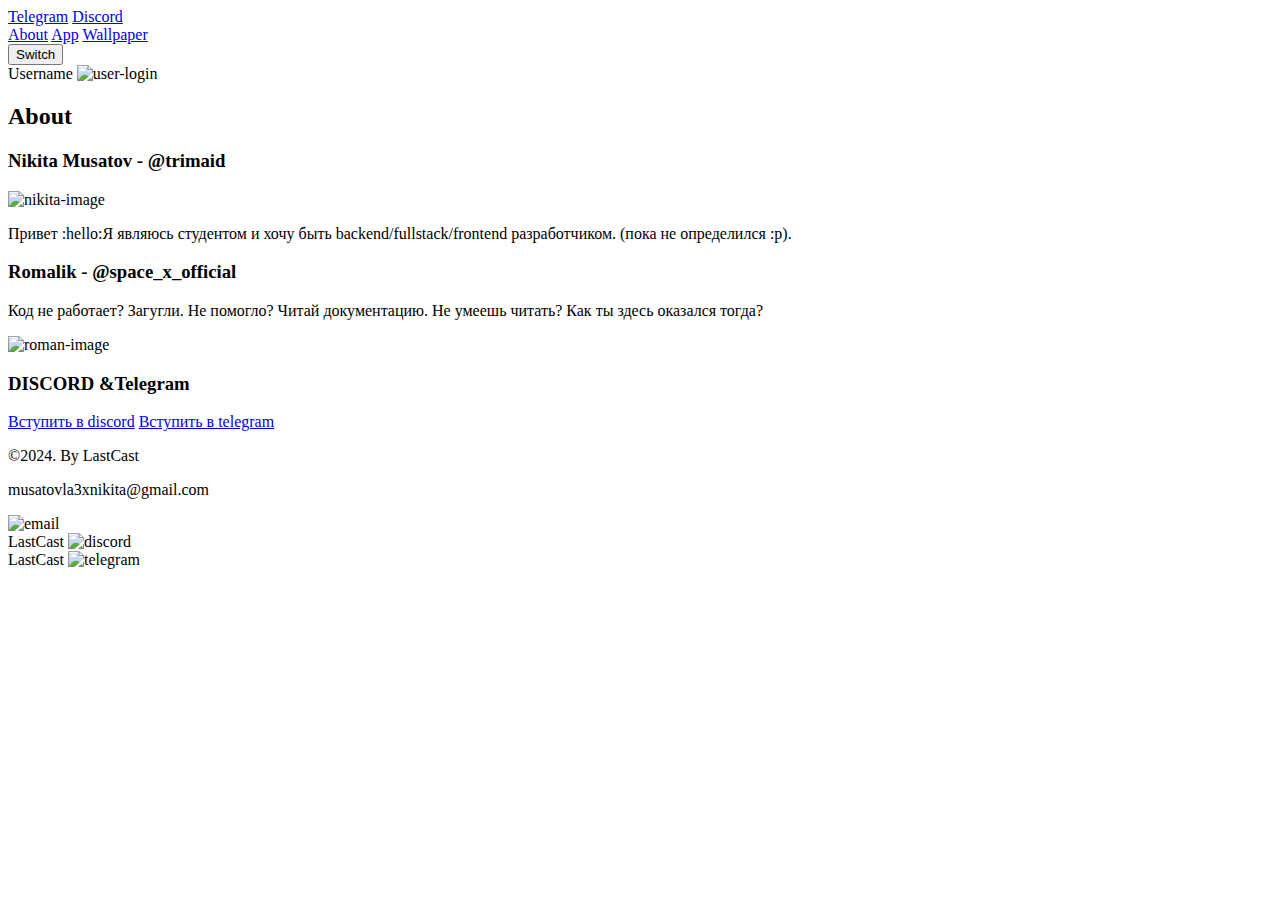
==== index.html @ 2d2ff09a "made a frame for the site" ====
<!DOCTYPE html>
<html lang="en">
<head>
    <meta charset="UTF-8">
    <meta name="viewport" content="width=device-width, initial-scale=1.0">
    <link rel="stylesheet" href="./css/style.css">
    <title>Document</title>
</head>
<body>
    <header top ="top-wrapper">
        <nav class="top-social">
            <a href="#" class="top-social__telegram">Telegram</a>
            <a href="#" class="top-social__telegram">Discord</a>
        </nav>
        <nav class="top-menu">
            <a href="#" class = "top-menu__link">About</a>
            <a href="#" class = "top-menu__link">App</a>
            <a href="#" class = "top-menu__link">Wallpaper</a>
        </nav>
        <nav class="top-option">
            <button class = "top-option__switchMode">Switch</button>
            <div class="top-login">
                <span class = "top-login__text">Username</span>
                <span class = "top-button-label"><img src="#" alt="user-login"></span>
            </div>
        </nav>
    </header>   
    <main>
        <div class="main-wrapper">
            <div class="about-container">
                <h2 class="title__text_about">
                    About
                </h2>
                <div class="about-container about">
                    <div class="about-nikita">
                        <h3 class="about-title__text">
                            Nikita Musatov - <span class ='about__text_yellow'>@trimaid</span>
                        </h3>
                        <div class="about-info">
                            <img src="#" alt="nikita-image">
                            <div class="about-info talking">
                                <p class = "about-info__text">
                                    Привет :hello:Я являюсь студентом и хочу быть backend/fullstack/frontend разработчиком.
                                    (пока не определился :p). 
                                </p>
                            </div>
                        </div>
                    </div>
                    <div class="about-roman">
                        <h3 class="about-title__text">
                            Romalik - <span class ='about__text_green'>@space_x_official </span>
                        </h3>
                        <div class="about-info">
                            <div class="about-info talking">
                                <p class = "about-info__text">
                                    Код не работает?
                                    Загугли.
                                    Не помогло?
                                    Читай документацию.
                                    Не умеешь читать? 
                                    Как ты здесь оказался тогда?
                                </p>
                            </div>
                            <img src="#" alt="roman-image">
                        </div>
                    </div>
                </div>
            </div>
        </div>
        <div class = "link-wrapper">
            <div class="link-container_black">
                <h3 class="link-container__title">
                    DISCORD &Telegram
                </h3>
            </div>
            <a href="#" class="link__button discord_link">Вступить в discord</a>
            <a href="#" class="link__button telegram_link">Вступить в telegram</a>
        </div>
    </main>
    <footer class = "bottom">
        <div class="bottom-container">
            <p class="bottom__text">
                ©2024. By LastCast
            </p>
        </div>
        <div class="bottom-container">
            <nav class = "bottom-links">
                <div class="bottom-info">
                    <p class = "bottom__text">musatovla3xnikita@gmail.com</p>
                    <img src="#" alt="email">
                </div>
                <div class="bottom-info">
                    <a class = "bottom__link">LastCast</a>
                    <img src="#" alt="discord">
                </div>
                <div class="bottom-info">
                    <a class = "bottom__link">LastCast</a>
                    <img src="#" alt="telegram">
                </div>
                
            </nav>
        </div>
    </footer>
</body>
</html>
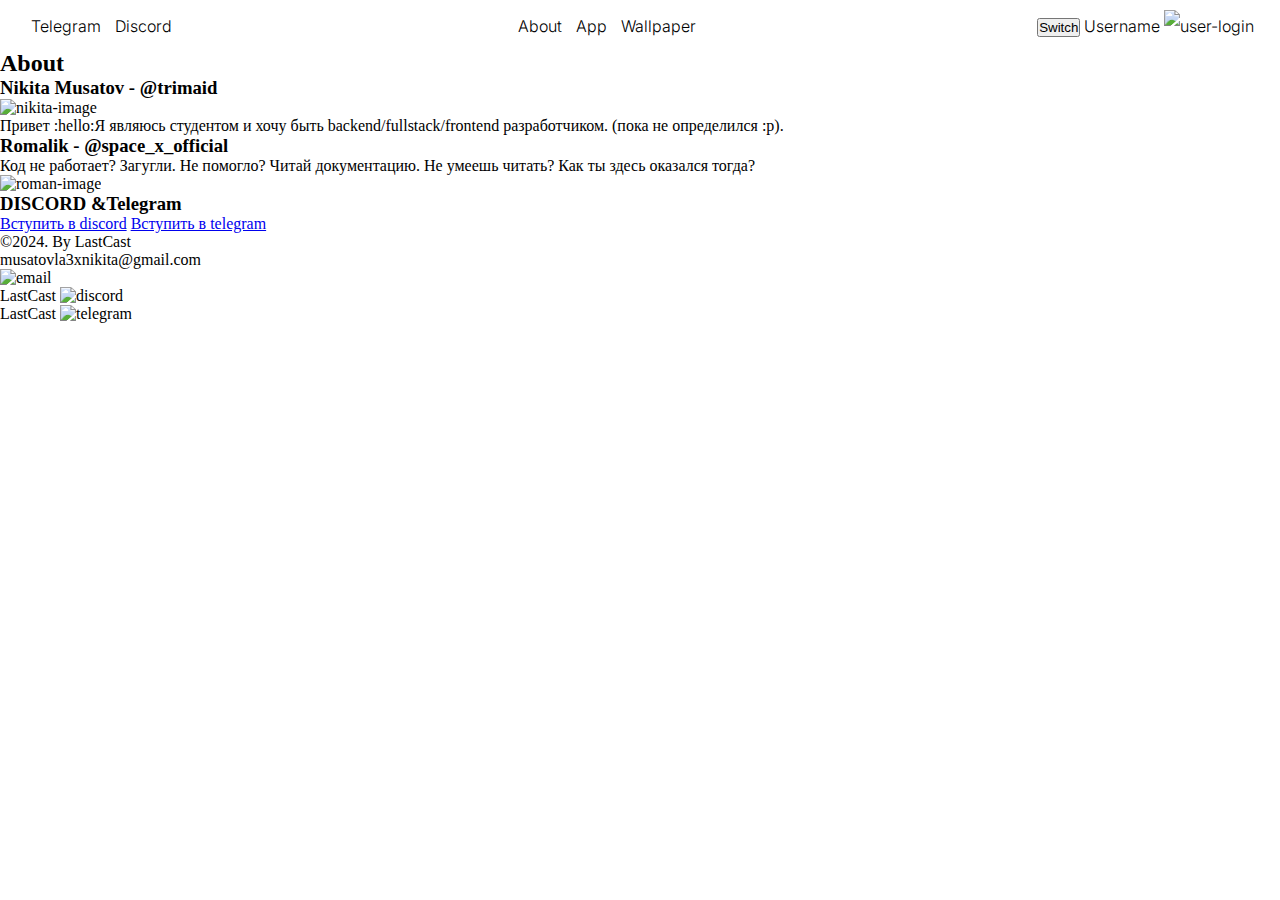
==== commit 82a6b30d: "continue add design" ====
--- a/index.html
+++ b/index.html
@@ -3,14 +3,20 @@
 <head>
     <meta charset="UTF-8">
     <meta name="viewport" content="width=device-width, initial-scale=1.0">
+    <!-- fonts -->
+    <link rel="preconnect" href="https://fonts.googleapis.com">
+    <link rel="preconnect" href="https://fonts.gstatic.com" crossorigin>
+    <link href="https://fonts.googleapis.com/css2?family=Inter:wght@100..900&display=swap" rel="stylesheet">
+    
+    <!-- styles -->
     <link rel="stylesheet" href="./css/style.css">
-    <title>Document</title>
+    <title>About</title>
 </head>
 <body>
-    <header top ="top-wrapper">
+    <header class ="top-wrapper">
         <nav class="top-social">
-            <a href="#" class="top-social__telegram">Telegram</a>
-            <a href="#" class="top-social__telegram">Discord</a>
+            <a href="#" class="top-social__link">Telegram</a>
+            <a href="#" class="top-social__link">Discord</a>
         </nav>
         <nav class="top-menu">
             <a href="#" class = "top-menu__link">About</a>
--- a/css/style.css
+++ b/css/style.css
@@ -0,0 +1,66 @@
+*{
+    padding: 0;
+    margin: 0;
+}
+/* binding */
+:root{
+    --black-color-text: black; 
+}
+/* top elements */
+.top-wrapper{
+    display: flex;
+    justify-content: space-between;
+    width: 100%;
+    height: 50px;
+
+}
+
+.top-social,
+.top-menu,
+.top-option,
+.top-login
+{
+    display: inline-block;
+    font: 300 16px/32px 'Inter', 'sans-serif';
+}
+.top-social,
+.top-menu,
+.top-option{
+    margin: 10px 2% 0;
+}
+.top-social__link,
+.top-menu__link{
+    text-decoration: none;
+    position: relative;
+    color: var(--black-color-text);
+    margin: 0 5px;
+    background-repeat: no-repeat;
+    
+}
+
+.top-social__link::after,
+.top-menu__link::after{
+    content: '';
+    background-color: black;
+    position: absolute;
+    transition: width 0.3s, transform 0.3s;
+    transform: scaleX(0);
+    height: 1px;
+    bottom: 0;
+    left: 0;
+
+}
+.top-social__link:hover::after,
+.top-menu__link:hover::after{
+    width: 100%;
+    background-color: black;
+    transform: scaleX(1);
+  
+}
+
+
+
+
+
+
+/* main */
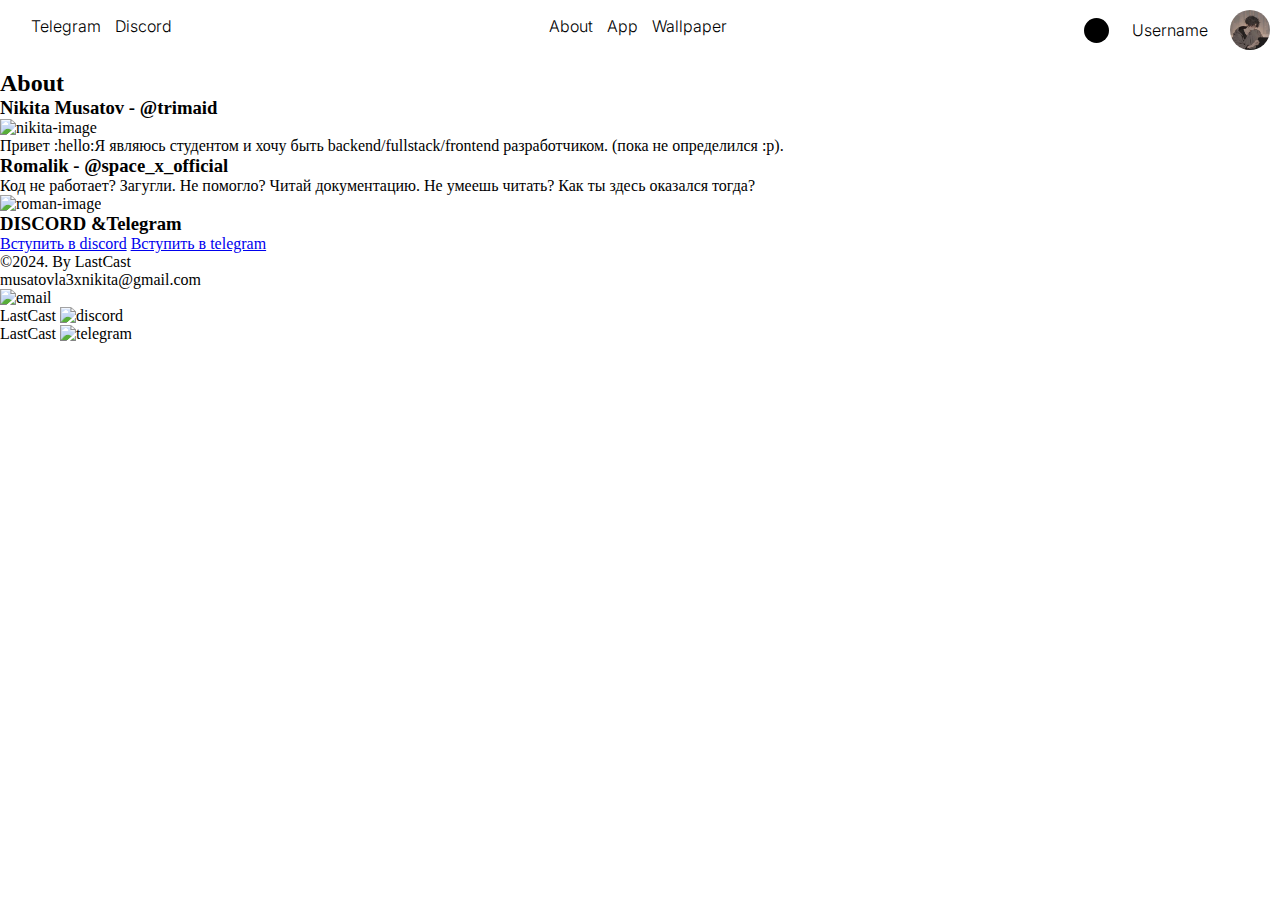
==== commit cc809b91: ""realised header"" ====
--- a/index.html
+++ b/index.html
@@ -10,6 +10,8 @@
     
     <!-- styles -->
     <link rel="stylesheet" href="./css/style.css">
+    <link rel="stylesheet" href="./css/dark-theme.css">
+    <link rel="stylesheet" href="./css/light-theme.css">
     <title>About</title>
 </head>
 <body>
@@ -24,11 +26,10 @@
             <a href="#" class = "top-menu__link">Wallpaper</a>
         </nav>
         <nav class="top-option">
-            <button class = "top-option__switchMode">Switch</button>
-            <div class="top-login">
-                <span class = "top-login__text">Username</span>
-                <span class = "top-button-label"><img src="#" alt="user-login"></span>
-            </div>
+            <button class = "top-option__switchMode"></button>
+            <span class = "top-login__text">Username</span>
+            <img src="./images/niktia.jpg" id = "user-image"alt="user-login">
+         
         </nav>
     </header>   
     <main>
@@ -103,7 +104,6 @@
                     <a class = "bottom__link">LastCast</a>
                     <img src="#" alt="telegram">
                 </div>
-                
             </nav>
         </div>
     </footer>
--- a/css/style.css
+++ b/css/style.css
@@ -1,3 +1,6 @@
+@import url("./dark-theme.css");
+@import url("./light-theme.css");
+
 *{
     padding: 0;
     margin: 0;
@@ -11,7 +14,7 @@
     display: flex;
     justify-content: space-between;
     width: 100%;
-    height: 50px;
+    height: 70px;
 
 }
 
@@ -24,9 +27,9 @@
     font: 300 16px/32px 'Inter', 'sans-serif';
 }
 .top-social,
-.top-menu,
-.top-option{
+.top-menu{
     margin: 10px 2% 0;
+   
 }
 .top-social__link,
 .top-menu__link{
@@ -57,9 +60,35 @@
     transform: scaleX(1);
   
 }
+.top-option{
+    margin: 5px 10px;
+    width: 186px;
+    display: flex;
+    justify-content: space-between;
+    align-items: center; /* Центрировать элементы вертикально */
+    
+    height: 50px;
+}
+.top-option__switchMode{
+    background-color: var(--border-color_black);
+    border: none;
+    border-radius: 50%;
+    width: 25px;
+    height: 25px;
+    transition: background-color 2s;
+    display: inline-block;
 
+    
+}
+.top-option__switchMode:hover{
+    background-color: rgb(88, 88, 88);
+}
 
-
+#user-image{
+    width: 40px;
+    height: 40px;
+    border-radius: 50%;
+}
 
 
 
--- a/css/dark-theme.css
+++ b/css/dark-theme.css
@@ -0,0 +1,7 @@
+
+:root{
+    --back-color: #161A30;
+    --text-color_white: white;
+    --border-color: #B6BBC4;
+    --container-color: #31304D;
+}--- a/css/light-theme.css
+++ b/css/light-theme.css
@@ -0,0 +1,6 @@
+:root{
+    --back-color: white;
+    --text-color_black: black;
+    --border-color_black: black;
+    --container-color: rgb(187, 187, 187);
+}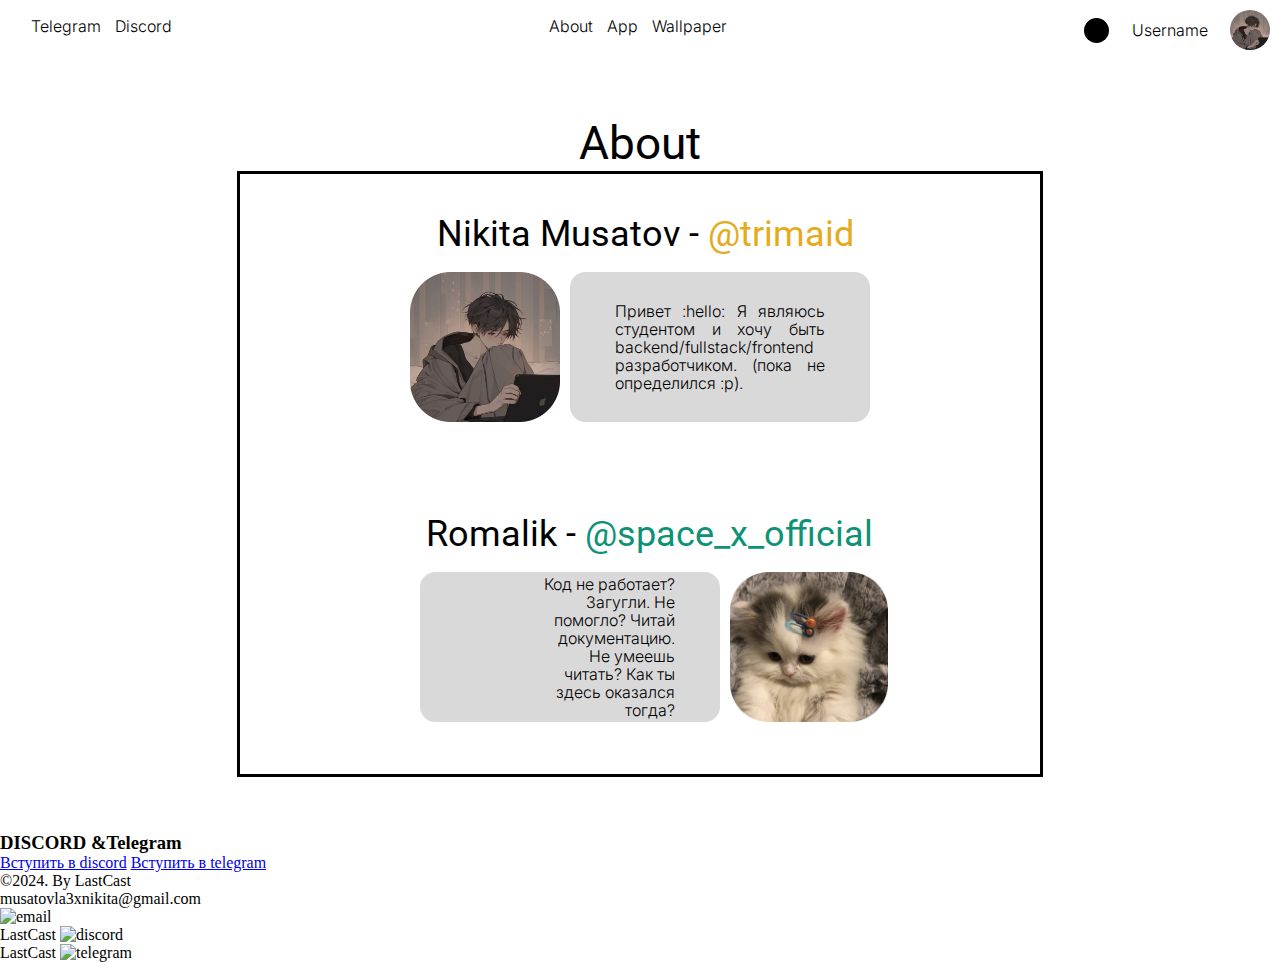
==== commit 8d0ab716: "add container about" ====
--- a/index.html
+++ b/index.html
@@ -6,8 +6,7 @@
     <!-- fonts -->
     <link rel="preconnect" href="https://fonts.googleapis.com">
     <link rel="preconnect" href="https://fonts.gstatic.com" crossorigin>
-    <link href="https://fonts.googleapis.com/css2?family=Inter:wght@100..900&display=swap" rel="stylesheet">
-    
+    <link href="https://fonts.googleapis.com/css2?family=Inter:wght@100..900&family=Roboto:ital,wght@0,100;0,300;0,400;0,500;0,700;0,900;1,100;1,300;1,400;1,500;1,700;1,900&display=swap" rel="stylesheet">
     <!-- styles -->
     <link rel="stylesheet" href="./css/style.css">
     <link rel="stylesheet" href="./css/dark-theme.css">
@@ -35,31 +34,32 @@
     <main>
         <div class="main-wrapper">
             <div class="about-container">
-                <h2 class="title__text_about">
+                <h1 class="title__text_about">
                     About
-                </h2>
-                <div class="about-container about">
+                </h1>
+                <div class="about-container_inside">
                     <div class="about-nikita">
                         <h3 class="about-title__text">
-                            Nikita Musatov - <span class ='about__text_yellow'>@trimaid</span>
+                            Nikita Musatov - <span class ='about__text yellow'>@trimaid</span>
                         </h3>
-                        <div class="about-info">
-                            <img src="#" alt="nikita-image">
-                            <div class="about-info talking">
+                        <div class="about-info nikita-info">
+                            <img src="./images/niktia.jpg" class = "nikita_image" alt="nikita-image">
+                            <div class="about-info_talking">
                                 <p class = "about-info__text">
-                                    Привет :hello:Я являюсь студентом и хочу быть backend/fullstack/frontend разработчиком.
+                                    Привет :hello: Я являюсь студентом и хочу быть backend/fullstack/frontend разработчиком.
                                     (пока не определился :p). 
                                 </p>
                             </div>
+                            
                         </div>
                     </div>
                     <div class="about-roman">
                         <h3 class="about-title__text">
-                            Romalik - <span class ='about__text_green'>@space_x_official </span>
+                            Romalik - <span class ='about__text green'>@space_x_official </span>
                         </h3>
-                        <div class="about-info">
-                            <div class="about-info talking">
-                                <p class = "about-info__text">
+                        <div class="about-info roman-info">
+                            <div class="about-info_talking roman-info_talking">
+                                <p class = "about-info__text roman">
                                     Код не работает?
                                     Загугли.
                                     Не помогло?
@@ -68,7 +68,7 @@
                                     Как ты здесь оказался тогда?
                                 </p>
                             </div>
-                            <img src="#" alt="roman-image">
+                            <img src="./images/roman.jpg" alt="roman-image">
                         </div>
                     </div>
                 </div>
--- a/css/style.css
+++ b/css/style.css
@@ -4,6 +4,15 @@
 *{
     padding: 0;
     margin: 0;
+}
+:root{
+    --color-dialog: #D9D9D9;
+}
+.yellow{
+    color: hsl(43, 79%, 50%);
+}
+.green{
+    color: #0D9276;
 }
 /* binding */
 :root{
@@ -93,3 +102,73 @@
 
 
 /* main */
+.main-wrapper{
+    margin: 55px 20%;
+    justify-content: center;
+    display: flex;
+}
+.about-containter{
+    
+}
+.title__text_about{
+    text-align: center;
+    font: 400 46px/36px 'Roboto', 'sans-serif';
+    margin-bottom: 10px;
+}
+.about-container_inside{
+    border: solid 3.5px black;
+    width: 800px;
+    height: 600px;
+    display: flex; 
+    align-items: center;
+    flex-wrap: wrap;
+}
+.about-title__text{
+    font: 400 36px/36px 'Roboto', sans-serif;
+    margin: 10px 25px 0px;
+    text-align: center;
+}
+
+.about-info{
+    height: 150px;
+    margin: 20px 170px;
+    display: inline-block;
+}
+
+.nikita_image{
+    width: 150px;
+ 
+}
+.nikita-info{
+    display: flex;
+    
+}
+.about-info_talking{
+    margin: 0 10px;
+    width: 250px;
+    padding: 25px;
+    display: flex;
+    align-items: center;
+    background-color: var(--color-dialog);
+    border-radius: 15.5px;
+}
+.about-info__text{
+    font: 300 16px/18px 'Inter', sans-serif;
+    text-align: justify;
+    width: 250px;
+    margin: auto 0;
+    margin: 0 20px;
+}
+.roman-info{
+    display: flex;
+    justify-content: end;
+}
+.roman-info_talking{
+    display: flex;
+    justify-content: end;
+    width: 250px;
+}
+.roman{
+    width: 135.5px;
+    text-align: end;
+}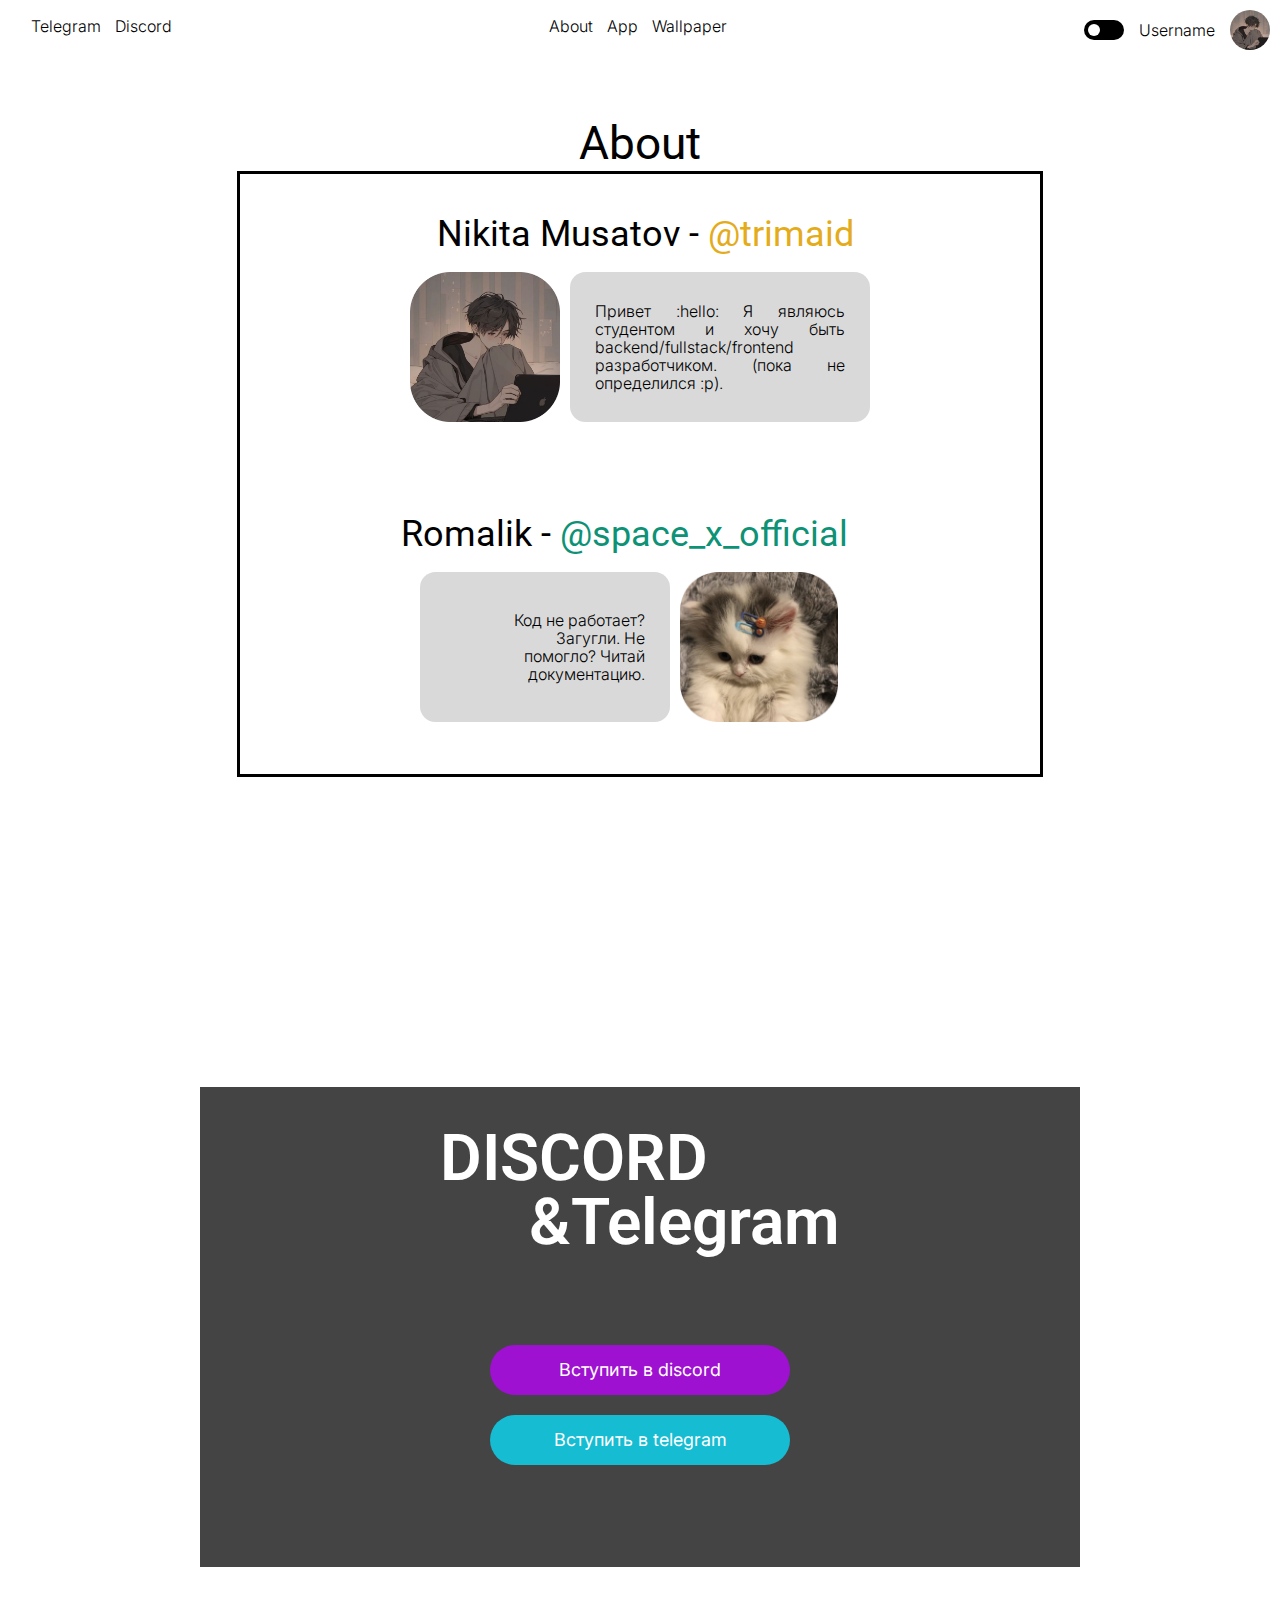
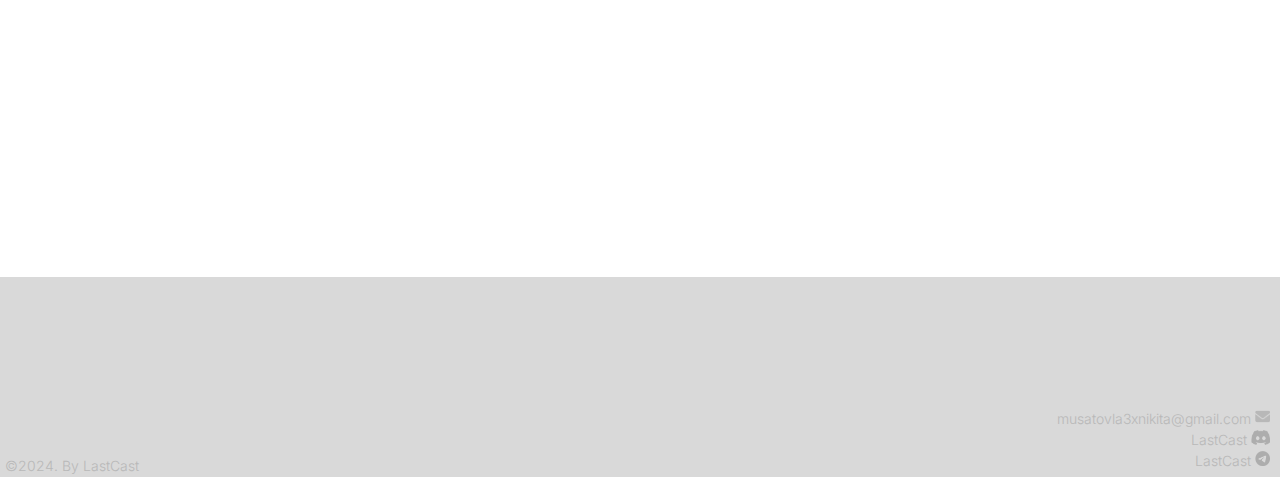
==== commit 7706ece0: "ending main page" ====
--- a/index.html
+++ b/index.html
@@ -8,9 +8,11 @@
     <link rel="preconnect" href="https://fonts.gstatic.com" crossorigin>
     <link href="https://fonts.googleapis.com/css2?family=Inter:wght@100..900&family=Roboto:ital,wght@0,100;0,300;0,400;0,500;0,700;0,900;1,100;1,300;1,400;1,500;1,700;1,900&display=swap" rel="stylesheet">
     <!-- styles -->
+    <link rel="stylesheet" href="./css/light-theme.css" id = "theme">
     <link rel="stylesheet" href="./css/style.css">
-    <link rel="stylesheet" href="./css/dark-theme.css">
-    <link rel="stylesheet" href="./css/light-theme.css">
+    
+    
+
     <title>About</title>
 </head>
 <body>
@@ -20,14 +22,15 @@
             <a href="#" class="top-social__link">Discord</a>
         </nav>
         <nav class="top-menu">
-            <a href="#" class = "top-menu__link">About</a>
-            <a href="#" class = "top-menu__link">App</a>
-            <a href="#" class = "top-menu__link">Wallpaper</a>
+            <a href="./index.html" class = "top-menu__link">About</a>
+            <a href="./app.html" class = "top-menu__link">App</a>
+            <a href="./wallpaper.html" class = "top-menu__link">Wallpaper</a>
         </nav>
         <nav class="top-option">
-            <button class = "top-option__switchMode"></button>
+            <input type="checkbox" id= "light-night_theme">
+            <label for="light-night_theme" class = "top-option_switch-mode"></label>
             <span class = "top-login__text">Username</span>
-            <img src="./images/niktia.jpg" id = "user-image"alt="user-login">
+            <img src="./images/nikita.png" id = "user-image"alt="user-login">
          
         </nav>
     </header>   
@@ -43,7 +46,7 @@
                             Nikita Musatov - <span class ='about__text yellow'>@trimaid</span>
                         </h3>
                         <div class="about-info nikita-info">
-                            <img src="./images/niktia.jpg" class = "nikita_image" alt="nikita-image">
+                            <img src="./images/nikita.png" class = "nikita_image" alt="nikita-image">
                             <div class="about-info_talking">
                                 <p class = "about-info__text">
                                     Привет :hello: Я являюсь студентом и хочу быть backend/fullstack/frontend разработчиком.
@@ -63,12 +66,10 @@
                                     Код не работает?
                                     Загугли.
                                     Не помогло?
-                                    Читай документацию.
-                                    Не умеешь читать? 
-                                    Как ты здесь оказался тогда?
+                                    Читай документацию.       
                                 </p>
                             </div>
-                            <img src="./images/roman.jpg" alt="roman-image">
+                            <img src="./images/roman.png" alt="roman-image">
                         </div>
                     </div>
                 </div>
@@ -76,12 +77,18 @@
         </div>
         <div class = "link-wrapper">
             <div class="link-container_black">
-                <h3 class="link-container__title">
-                    DISCORD &Telegram
+                <h3 class="link-container__title discord__title">
+                    DISCORD 
                 </h3>
+                <h3 class="link-container__title telegram__title">
+                   &Telegram
+                </h3>
+                <div class="link__button_container">
+                    <div class= "link__button discord_link"><a href="https://discord.gg/6kKjfFpF">Вступить в discord</a></div>
+                    <div class= "link__button telegram_link"><a href="#" >Вступить в telegram</a></div>
+                </div>
             </div>
-            <a href="#" class="link__button discord_link">Вступить в discord</a>
-            <a href="#" class="link__button telegram_link">Вступить в telegram</a>
+          
         </div>
     </main>
     <footer class = "bottom">
@@ -90,22 +97,22 @@
                 ©2024. By LastCast
             </p>
         </div>
-        <div class="bottom-container">
+        <div class="bottom-container column-second">
             <nav class = "bottom-links">
                 <div class="bottom-info">
-                    <p class = "bottom__text">musatovla3xnikita@gmail.com</p>
-                    <img src="#" alt="email">
+                    <p class = "bottom__link">musatovla3xnikita@gmail.com <img src="./images/envelope-solid 1subj.png" alt="email"></p>
                 </div>
                 <div class="bottom-info">
-                    <a class = "bottom__link">LastCast</a>
-                    <img src="#" alt="discord">
+                    <p class = "bottom__link">LastCast <img src="./images/Vectorsubj.png" alt="discord"></p>
+
                 </div>
                 <div class="bottom-info">
-                    <a class = "bottom__link">LastCast</a>
-                    <img src="#" alt="telegram">
+                    <p class = "bottom__link">LastCast <img src="./images/Vectorsubj-1.png" alt="telegram"></p>
                 </div>
             </nav>
         </div>
     </footer>
+    <script src="./js/switch-mode.js"></script>
 </body>
+
 </html>--- a/css/light-theme.css
+++ b/css/light-theme.css
@@ -3,4 +3,35 @@
     --text-color_black: black;
     --border-color_black: black;
     --container-color: rgb(187, 187, 187);
+}
+.about-container_inside{
+    border: solid 3.5px black;
+}
+.title__text_about{
+    color: black;
+}
+.top-menu__link{
+    color: black;
+}
+.about-title__text{
+    color: black;
+}
+
+.top-menu__link,
+.top-social__link{
+    color: black;
+}
+.top-social__link::after,
+.top-menu__link::after{
+   
+    background-color: black;
+  
+
+}
+.top-social__link:hover::after,
+.top-menu__link:hover::after{
+
+    background-color: black;
+  
+  
 }--- a/css/style.css
+++ b/css/style.css
@@ -1,5 +1,3 @@
-@import url("./dark-theme.css");
-@import url("./light-theme.css");
 
 *{
     padding: 0;
@@ -7,6 +5,7 @@
 }
 :root{
     --color-dialog: #D9D9D9;
+    --color-footer-text: #B8B8B8;
 }
 .yellow{
     color: hsl(43, 79%, 50%);
@@ -14,10 +13,7 @@
 .green{
     color: #0D9276;
 }
-/* binding */
-:root{
-    --black-color-text: black; 
-}
+
 /* top elements */
 .top-wrapper{
     display: flex;
@@ -40,11 +36,14 @@
     margin: 10px 2% 0;
    
 }
+.about-info{
+    color: black;
+}
 .top-social__link,
 .top-menu__link{
     text-decoration: none;
     position: relative;
-    color: var(--black-color-text);
+    
     margin: 0 5px;
     background-repeat: no-repeat;
     
@@ -53,7 +52,7 @@
 .top-social__link::after,
 .top-menu__link::after{
     content: '';
-    background-color: black;
+   
     position: absolute;
     transition: width 0.3s, transform 0.3s;
     transform: scaleX(0);
@@ -65,7 +64,7 @@
 .top-social__link:hover::after,
 .top-menu__link:hover::after{
     width: 100%;
-    background-color: black;
+
     transform: scaleX(1);
   
 }
@@ -78,19 +77,37 @@
     
     height: 50px;
 }
-.top-option__switchMode{
-    background-color: var(--border-color_black);
-    border: none;
+.top-option_switch-mode{
+    width: 40px;
+    height: 20px;
+    border-radius: 20px;
+    background-color: black;
+    cursor: pointer;
+    position: relative;
+    transition: 0.2s;
+}
+
+.top-option_switch-mode::before{
+    background-color: white;
+    width: 12px;
+    height: 12px;
     border-radius: 50%;
-    width: 25px;
-    height: 25px;
-    transition: background-color 2s;
-    display: inline-block;
-
-    
-}
-.top-option__switchMode:hover{
-    background-color: rgb(88, 88, 88);
+    margin: 4px;
+    position: absolute;
+    content: '';
+    transition: 0.2s;
+    
+}
+input:checked + .top-option_switch-mode{
+    background-color: white;
+
+}
+input:checked + .top-option_switch-mode::before{
+    background-color: black;
+    transform: translateX(20px);
+}
+#light-night_theme{
+    display: none;
 }
 
 #user-image{
@@ -107,16 +124,14 @@
     justify-content: center;
     display: flex;
 }
-.about-containter{
-    
-}
+
 .title__text_about{
     text-align: center;
     font: 400 46px/36px 'Roboto', 'sans-serif';
     margin-bottom: 10px;
 }
 .about-container_inside{
-    border: solid 3.5px black;
+    
     width: 800px;
     height: 600px;
     display: flex; 
@@ -157,7 +172,7 @@
     text-align: justify;
     width: 250px;
     margin: auto 0;
-    margin: 0 20px;
+   
 }
 .roman-info{
     display: flex;
@@ -166,9 +181,103 @@
 .roman-info_talking{
     display: flex;
     justify-content: end;
-    width: 250px;
+    width: 200px;
+    padding: 25px;
 }
 .roman{
-    width: 135.5px;
+    width: 135px;
     text-align: end;
+}
+
+
+
+
+.link-wrapper{
+    background-image: url("../images/Cyan.png");
+    height: 800px;
+    display: flex;
+    align-items: center;
+    justify-content: center;
+    margin: 150px 0;
+}
+.link-container_black{
+    background-color: rgba(0, 0, 0, 0.735);
+    width: 800px;
+    height: 400px;
+    padding: 40px;
+}
+.link-container__title{
+    color:white;
+    font: 600 64px/64px 'Roboto', sans-serif;
+    width: 400px;
+    margin: 0 auto; 
+    text-align: center;
+}
+.discord__title{
+    text-align: start;
+}
+.telegram__title{
+    text-align: end;
+}
+.link__button_container{
+    margin-top: 90px;
+}
+.link__button{
+    width: 300px;
+    height: 50px;
+    display: flex;
+    justify-content: center;
+    align-items: center;
+    border-radius: 50px;
+    text-align: center;
+    margin: 20px auto;
+    cursor:pointer;
+    transition: 0.3s;
+}
+
+.discord_link{
+    background-color: #9F11D0;
+}
+.discord_link:hover{
+    background-color: #760e98;
+}
+.telegram_link{
+    background-color: #15BCD2;
+}
+.telegram_link:hover{
+    background-color: #13a2b5;
+}
+.discord_link > a,
+.telegram_link> a{
+    text-decoration: none;
+    color: white;
+    font: 400 18px/16px 'Inter', sans-serif; 
+}
+
+
+/* footer */
+
+.bottom{
+    background-color: #D9D9D9;
+    height: 200px;
+    display: grid;
+    grid-template-columns: repeat(2, 1fr);
+}
+.bottom-container{
+    display:flex;
+    justify-content: start;
+    align-items: end;
+    margin: 5px;
+    font: 300 14px/12px 'Inter', sans-serif;
+    color: var(--color-footer-text);
+}
+.column-second{
+    justify-content: end;
+    text-align: end;
+}
+.bottom__link > img{
+    height: 15px;
+}
+.bottom-info{
+    margin: 5px;
 }